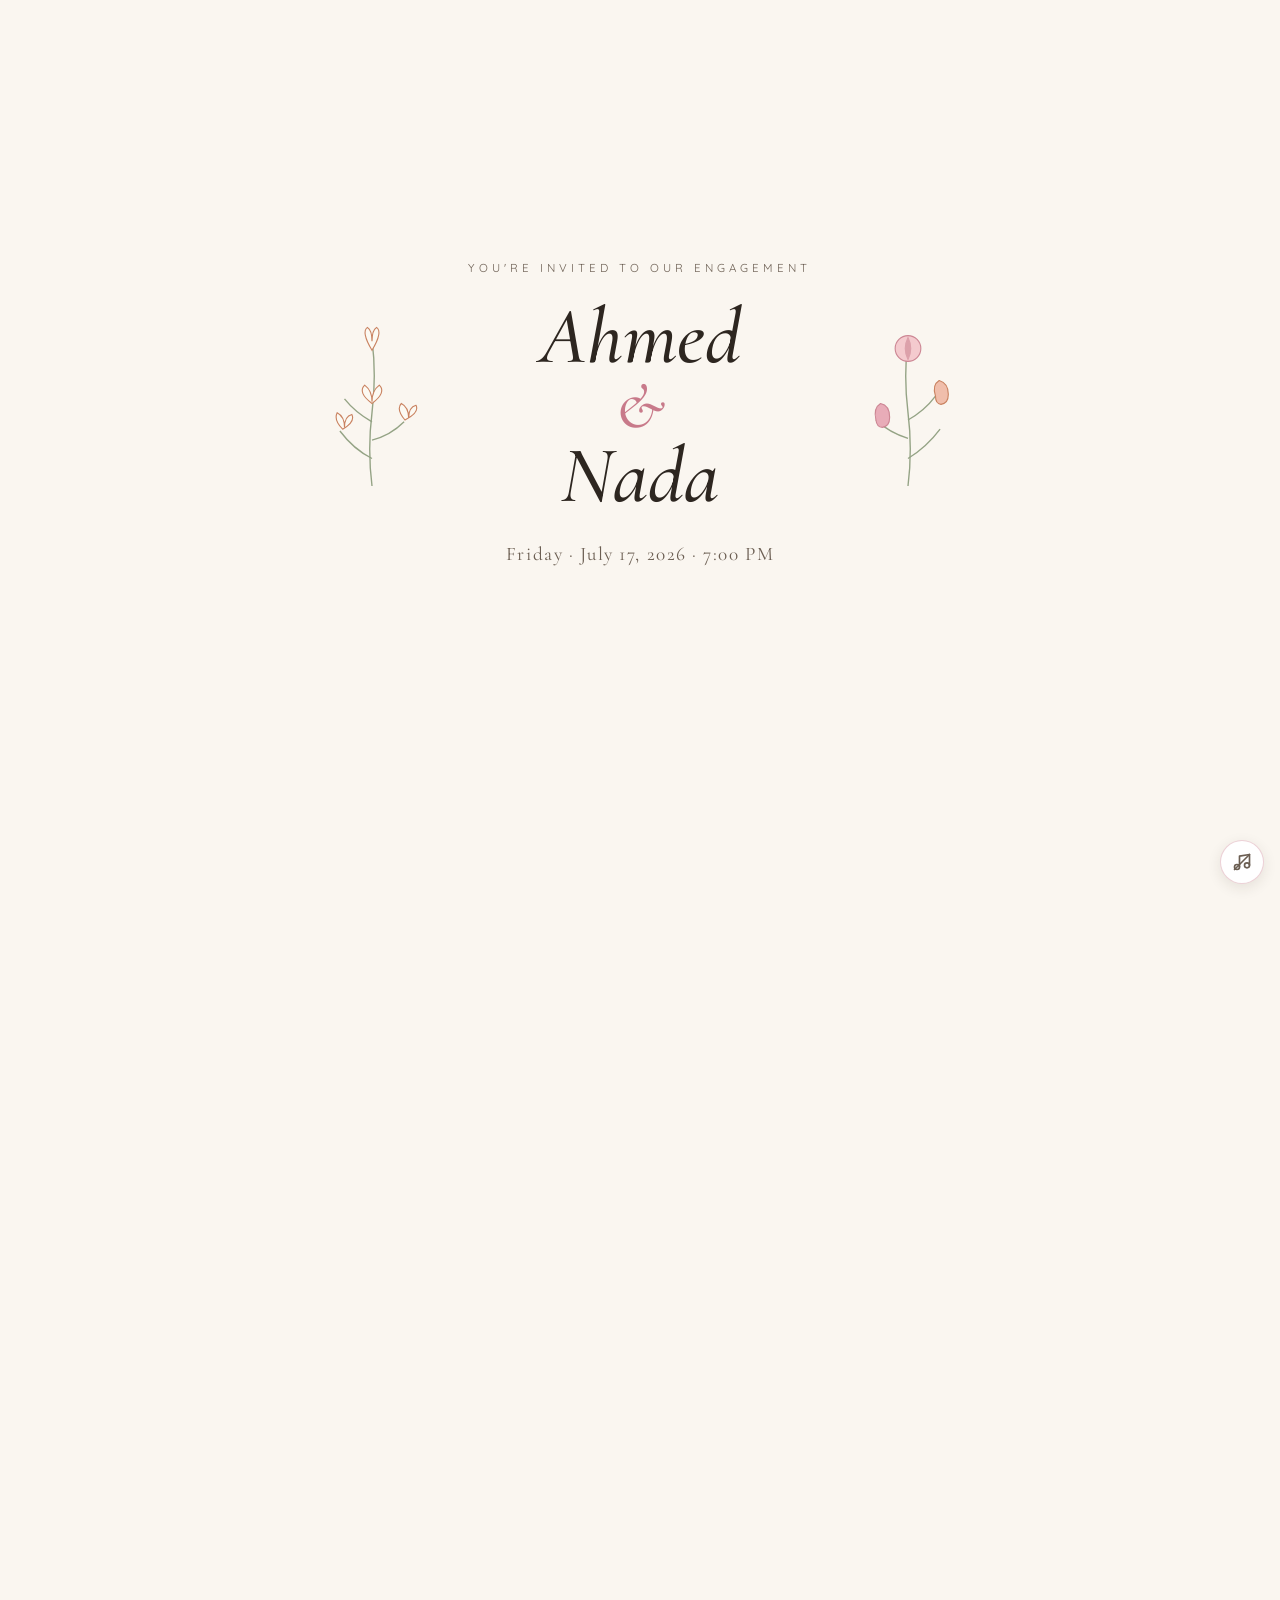
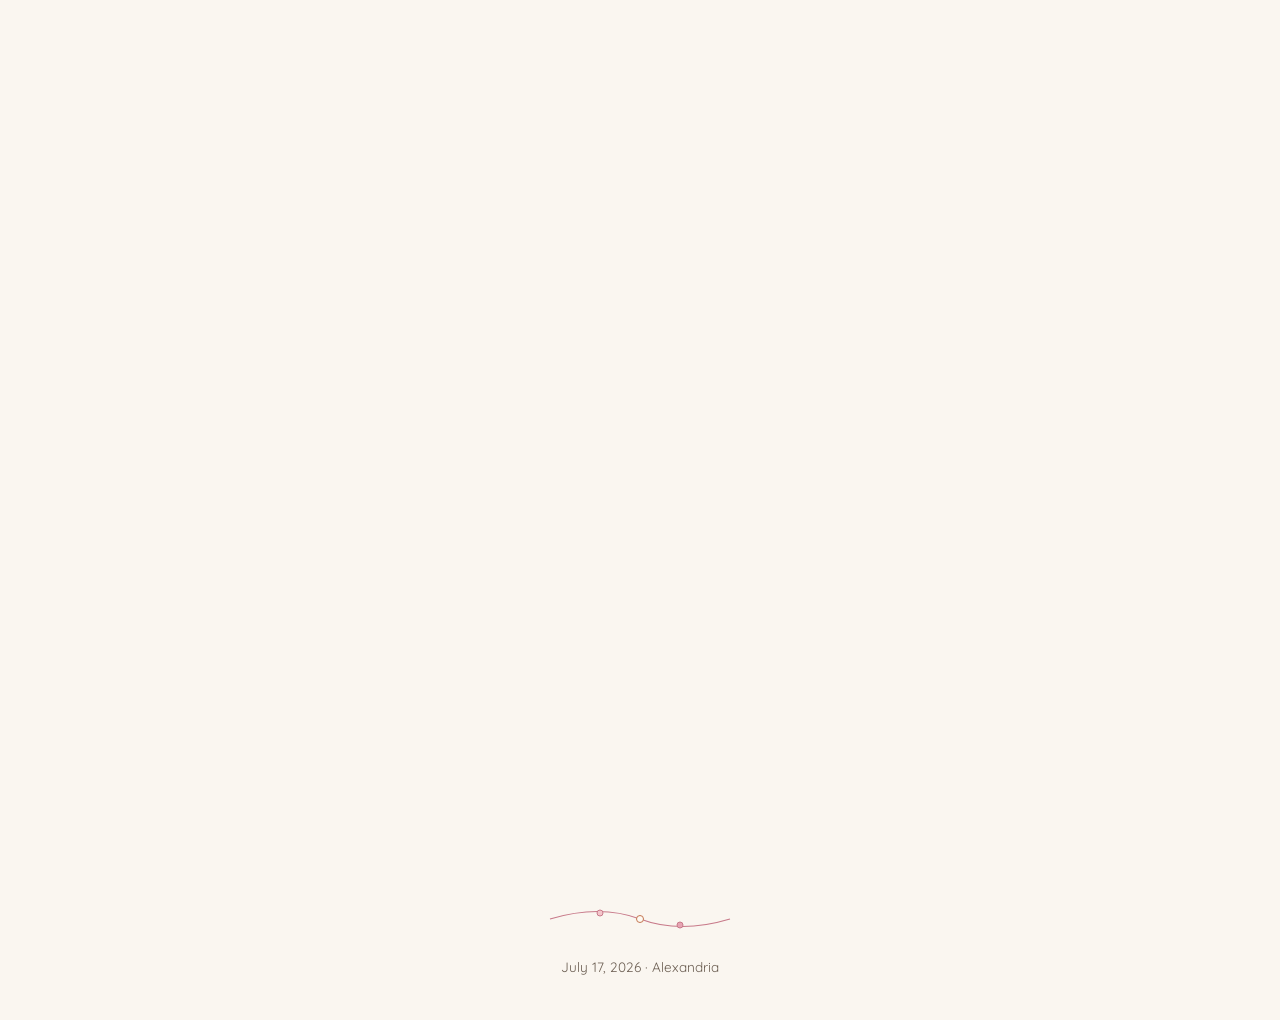
==== index.html @ 4e8b2877 "initial design" ====
<!doctype html>
<html lang="en">
<head>
  <meta charset="utf-8" />
  <meta name="viewport" content="width=device-width, initial-scale=1" />
  <title>Ahmed &amp; Nada — Engagement</title>
  <meta name="description" content="You're invited to the engagement of Ahmed & Nada — Friday, July 17, 2026 at Venice Hall, Alexandria." />
  <link rel="preconnect" href="https://fonts.googleapis.com" />
  <link rel="preconnect" href="https://fonts.gstatic.com" crossorigin />
  <link href="https://fonts.googleapis.com/css2?family=Cormorant+Garamond:ital,wght@0,400;0,500;0,600;1,400;1,500&family=Quicksand:wght@400;500;600&display=swap" rel="stylesheet" />
  <link rel="stylesheet" href="styles.css" />
</head>
<body>

  <!-- ===== Theater curtains ===== -->
  <div class="curtain" id="curtain" aria-hidden="true">
    <div class="curtain-half curtain-left"></div>
    <div class="curtain-half curtain-right"></div>
  </div>

  <!-- ===== Hero ===== -->
  <header class="hero">
    <svg class="flower flower-left" viewBox="0 0 120 200" aria-hidden="true">
      <!-- lilies (Ahmed) -->
      <g fill="none" stroke="#8a9b7a" stroke-width="1.5">
        <path d="M60 180 Q55 140 60 100 Q65 60 60 20" />
        <path d="M60 150 Q40 140 25 120" />
        <path d="M60 130 Q80 125 95 110" />
        <path d="M60 110 Q42 100 30 85" />
      </g>
      <g fill="#fdfaf3" stroke="#c47550" stroke-width="1.2">
        <!-- lily blossom top -->
        <path d="M60 20 Q48 0 55 -5 Q60 -2 60 10 Q60 -2 65 -5 Q72 0 60 20 Z" transform="translate(0 12)" />
        <path d="M60 90 Q44 78 52 70 Q60 76 60 88 Q60 76 68 70 Q76 78 60 90 Z" />
        <path d="M28 118 Q18 108 22 100 Q30 104 30 116 Q30 104 38 102 Q42 110 28 118 Z" />
        <path d="M96 108 Q86 96 92 90 Q100 94 100 106 Q100 94 108 92 Q112 100 96 108 Z" />
      </g>
    </svg>

    <div class="hero-text">
      <p class="kicker">You're invited to our engagement</p>
      <h1 class="names">
        <span>Ahmed</span>
        <span class="amp">&amp;</span>
        <span>Nada</span>
      </h1>
      <p class="date-line">Friday · July 17, 2026 · 7:00 PM</p>
    </div>

    <svg class="flower flower-right" viewBox="0 0 120 200" aria-hidden="true">
      <!-- roses + tulips (Nada) -->
      <g fill="none" stroke="#8a9b7a" stroke-width="1.5">
        <path d="M60 180 Q65 140 60 100 Q55 60 60 20" />
        <path d="M60 150 Q80 138 95 118" />
        <path d="M60 128 Q40 122 25 108" />
        <path d="M60 108 Q78 98 90 82" />
      </g>
      <!-- rose -->
      <g fill="#f4c6cb" stroke="#c87a8a" stroke-width="1.2">
        <circle cx="60" cy="30" r="14" />
        <path d="M60 18 Q54 30 60 42 Q66 30 60 18 Z" fill="#c87a8a" opacity=".6" />
      </g>
      <!-- tulip (left swoop) -->
      <g fill="#e7a4b3" stroke="#c87a8a" stroke-width="1.2">
        <path d="M25 108 Q22 95 30 90 Q40 92 40 105 Q40 115 32 116 Q26 116 25 108 Z" />
      </g>
      <!-- tulip (right swoop) -->
      <g fill="#f0b9a4" stroke="#c47550" stroke-width="1.2">
        <path d="M90 82 Q86 70 94 65 Q104 68 104 80 Q104 90 96 91 Q90 90 90 82 Z" />
      </g>
    </svg>
  </header>

  <!-- ===== Countdown ===== -->
  <section class="section countdown-section reveal">
    <h2 class="section-title">Counting the days</h2>
    <div class="countdown" id="countdown" aria-live="polite">
      <div class="cd-cell"><span class="cd-num" id="cd-days">—</span><span class="cd-label">days</span></div>
      <div class="cd-cell"><span class="cd-num" id="cd-hours">—</span><span class="cd-label">hours</span></div>
      <div class="cd-cell"><span class="cd-num" id="cd-mins">—</span><span class="cd-label">minutes</span></div>
      <div class="cd-cell"><span class="cd-num" id="cd-secs">—</span><span class="cd-label">seconds</span></div>
    </div>
    <p class="countdown-done" id="countdown-done" hidden>Thank you for being part of our story.</p>
  </section>

  <!-- ===== Event details ===== -->
  <section class="section details-section reveal">
    <h2 class="section-title">The details</h2>
    <p class="detail-line"><strong>Friday, July 17, 2026</strong></p>
    <p class="detail-line">7:00 PM</p>
    <p class="detail-line">Venice Hall · El Nasr Club</p>
    <p class="detail-line">Smouha, Alexandria, Egypt</p>

    <div class="action-row">
      <a class="btn"
         href="https://maps.app.goo.gl/zMzpdBTR5856iqLg9?g_st=iw"
         target="_blank" rel="noopener">Open in Google Maps</a>
      <a class="btn" id="gcal-btn" href="#" target="_blank" rel="noopener">Add to Google Calendar</a>
      <button class="btn" id="ics-btn" type="button">Download .ics</button>
    </div>
  </section>

  <!-- ===== Map ===== -->
  <section class="section map-section reveal">
    <iframe
      class="map"
      title="Venice Hall, El Nasr Club, Alexandria"
      src="https://www.google.com/maps?q=Venice+Hall+El+Nasr+Club+Smouha+Alexandria&output=embed"
      loading="lazy"
      referrerpolicy="no-referrer-when-downgrade"></iframe>
  </section>

  <!-- ===== Hashtag ===== -->
  <section class="section hashtag-section reveal">
    <h2 class="section-title">Share the joy</h2>
    <button class="hashtag" id="hashtag" type="button" aria-label="Copy hashtag #AhmedAndNada to clipboard">
      #AhmedAndNada
      <span class="hashtag-hint">tap to copy</span>
    </button>
  </section>

  <!-- ===== Easter-egg gate ===== -->
  <section class="section gate-section reveal">
    <h2 class="section-title">A little something for our closest</h2>

    <div id="gate-prompt">
      <p class="gate-label">If we sent you the word, type it below.</p>
      <form id="gate-form" autocomplete="off">
        <input type="text" id="gate-input" class="gate-input" placeholder="the word" aria-label="passphrase" />
        <button class="btn" type="submit">Unlock</button>
      </form>
      <p class="gate-hint" id="gate-hint" aria-live="polite"></p>
    </div>

    <div id="gate-reveal" class="gate-reveal" hidden>
      <p class="gate-note" id="gate-note"></p>
      <a class="btn btn-primary" id="gate-album" href="#" target="_blank" rel="noopener">Open the album</a>
    </div>
  </section>

  <!-- ===== Footer ===== -->
  <footer class="footer">
    <svg viewBox="0 0 200 30" aria-hidden="true" class="footer-floral">
      <path d="M10 20 Q60 5 100 20 Q140 35 190 20" fill="none" stroke="#c87a8a" stroke-width="1.2"/>
      <circle cx="60" cy="14" r="3" fill="#f4c6cb" stroke="#c87a8a" stroke-width="1"/>
      <circle cx="100" cy="20" r="3.5" fill="#fdfaf3" stroke="#c47550" stroke-width="1"/>
      <circle cx="140" cy="26" r="3" fill="#e7a4b3" stroke="#c87a8a" stroke-width="1"/>
    </svg>
    <p>July 17, 2026 · Alexandria</p>
  </footer>

  <!-- ===== Music toggle ===== -->
  <button class="music-toggle" id="music-toggle" type="button" aria-label="Toggle background music" aria-pressed="false">
    <svg viewBox="0 0 24 24" width="20" height="20" aria-hidden="true">
      <path id="music-icon" d="M9 18V5l12-2v13" fill="none" stroke="currentColor" stroke-width="2" stroke-linecap="round" stroke-linejoin="round"/>
      <circle cx="6" cy="18" r="3" fill="none" stroke="currentColor" stroke-width="2"/>
      <circle cx="18" cy="16" r="3" fill="none" stroke="currentColor" stroke-width="2"/>
      <line id="music-slash" x1="3" y1="21" x2="21" y2="3" stroke="currentColor" stroke-width="2" stroke-linecap="round"/>
    </svg>
  </button>
  <audio id="bg-audio" src="music.mp3" loop preload="none"></audio>

  <!-- ===== Toast ===== -->
  <div class="toast" id="toast" role="status" aria-live="polite"></div>

  <script src="app.js"></script>
</body>
</html>
---- styles.css ----
/* ===== Tokens ===== */
:root {
  --bg: #faf6f0;
  --ink: #2d2620;
  --ink-soft: #6b5e52;
  --rose: #c87a8a;
  --rose-soft: #f4c6cb;
  --sage: #8a9b7a;
  --terracotta: #c47550;
  --gold: #b8935a;
  --curtain: #7a2e3c;
  --curtain-dark: #4f1f29;
  --serif: "Cormorant Garamond", "Times New Roman", serif;
  --sans: "Quicksand", -apple-system, BlinkMacSystemFont, sans-serif;
  --max-width: 720px;
}

* { box-sizing: border-box; }

html, body {
  margin: 0;
  padding: 0;
  background: var(--bg);
  color: var(--ink);
  font-family: var(--sans);
  -webkit-font-smoothing: antialiased;
  text-rendering: optimizeLegibility;
}

body {
  min-height: 100vh;
  overflow-x: hidden;
}

/* ===== Curtain ===== */
.curtain {
  position: fixed;
  inset: 0;
  z-index: 9999;
  pointer-events: none;
  display: flex;
}

.curtain-half {
  flex: 1;
  height: 100%;
  background:
    repeating-linear-gradient(
      90deg,
      var(--curtain-dark) 0,
      var(--curtain) 14px,
      var(--curtain-dark) 28px,
      var(--curtain) 42px
    );
  box-shadow: inset 0 0 80px rgba(0,0,0,.5);
  transition: transform 1.8s cubic-bezier(.7,0,.3,1);
  pointer-events: auto;
}

.curtain-left  { transform-origin: left center;  }
.curtain-right { transform-origin: right center; }

.curtain.open .curtain-left  { transform: translateX(-100%); }
.curtain.open .curtain-right { transform: translateX(100%); }

.curtain.hidden { display: none; }

/* ===== Hero ===== */
.hero {
  min-height: 90vh;
  display: grid;
  grid-template-columns: 1fr auto 1fr;
  align-items: center;
  justify-items: center;
  gap: 1rem;
  padding: 3rem 1.25rem 2rem;
  max-width: var(--max-width);
  margin: 0 auto;
  text-align: center;
}

.flower {
  width: clamp(60px, 14vw, 110px);
  height: auto;
  opacity: .9;
}

.hero-text { padding: 0 .5rem; }

.kicker {
  font-family: var(--sans);
  text-transform: uppercase;
  letter-spacing: .35em;
  font-size: .72rem;
  color: var(--ink-soft);
  margin: 0 0 1.25rem;
}

.names {
  font-family: var(--serif);
  font-style: italic;
  font-weight: 500;
  font-size: clamp(2.6rem, 9vw, 5rem);
  line-height: 1.05;
  margin: 0;
  color: var(--ink);
}

.names .amp {
  display: block;
  font-style: italic;
  color: var(--rose);
  font-size: .8em;
  margin: -.1em 0;
}

.date-line {
  font-family: var(--serif);
  font-size: clamp(.95rem, 2.5vw, 1.2rem);
  letter-spacing: .08em;
  margin: 1.5rem 0 0;
  color: var(--ink-soft);
}

/* ===== Section base ===== */
.section {
  max-width: var(--max-width);
  margin: 0 auto;
  padding: 3rem 1.25rem;
  text-align: center;
}

.section-title {
  font-family: var(--serif);
  font-style: italic;
  font-weight: 500;
  font-size: clamp(1.4rem, 4vw, 1.9rem);
  color: var(--ink);
  margin: 0 0 1.5rem;
}

.section-title::after {
  content: "";
  display: block;
  width: 40px;
  height: 1px;
  background: var(--rose);
  margin: .75rem auto 0;
}

/* on-scroll reveal */
.reveal {
  opacity: 0;
  transform: translateY(24px);
  transition: opacity .9s ease, transform .9s ease;
}
.reveal.in-view {
  opacity: 1;
  transform: translateY(0);
}

/* ===== Countdown ===== */
.countdown {
  display: grid;
  grid-template-columns: repeat(4, 1fr);
  gap: .75rem;
  max-width: 480px;
  margin: 0 auto;
}

.cd-cell {
  background: #fff;
  border: 1px solid rgba(200, 122, 138, .25);
  border-radius: 10px;
  padding: 1rem .5rem;
  box-shadow: 0 4px 16px rgba(45,38,32,.04);
}

.cd-num {
  display: block;
  font-family: var(--serif);
  font-size: clamp(1.6rem, 6vw, 2.3rem);
  color: var(--ink);
  line-height: 1;
}

.cd-label {
  display: block;
  margin-top: .35rem;
  font-size: .7rem;
  letter-spacing: .2em;
  text-transform: uppercase;
  color: var(--ink-soft);
}

.countdown-done {
  font-family: var(--serif);
  font-style: italic;
  font-size: 1.2rem;
  color: var(--rose);
}

/* ===== Details ===== */
.detail-line {
  margin: .35rem 0;
  font-size: 1rem;
  color: var(--ink);
}
.detail-line strong {
  font-family: var(--serif);
  font-weight: 500;
  font-size: 1.25rem;
}

.action-row {
  margin-top: 1.75rem;
  display: flex;
  flex-wrap: wrap;
  gap: .65rem;
  justify-content: center;
}

.btn {
  display: inline-block;
  font-family: var(--sans);
  font-size: .85rem;
  font-weight: 500;
  letter-spacing: .08em;
  text-transform: uppercase;
  background: #fff;
  color: var(--ink);
  border: 1px solid var(--rose);
  border-radius: 999px;
  padding: .7rem 1.25rem;
  text-decoration: none;
  cursor: pointer;
  transition: background .2s ease, color .2s ease, transform .15s ease;
}

.btn:hover,
.btn:focus-visible {
  background: var(--rose);
  color: #fff;
  outline: none;
}

.btn:active { transform: translateY(1px); }

.btn-primary {
  background: var(--rose);
  color: #fff;
}
.btn-primary:hover,
.btn-primary:focus-visible {
  background: var(--curtain);
}

/* ===== Map ===== */
.map {
  width: 100%;
  max-width: 720px;
  height: 360px;
  border: 0;
  border-radius: 14px;
  box-shadow: 0 10px 30px rgba(45,38,32,.08);
}

/* ===== Hashtag ===== */
.hashtag {
  font-family: var(--serif);
  font-style: italic;
  font-size: clamp(1.6rem, 5vw, 2.2rem);
  color: var(--rose);
  background: none;
  border: none;
  cursor: pointer;
  display: inline-flex;
  flex-direction: column;
  align-items: center;
  gap: .35rem;
  padding: .5rem 1rem;
  transition: color .2s ease, transform .15s ease;
}

.hashtag:hover { color: var(--curtain); }
.hashtag:active { transform: scale(.98); }

.hashtag-hint {
  font-family: var(--sans);
  font-style: normal;
  font-size: .65rem;
  letter-spacing: .25em;
  text-transform: uppercase;
  color: var(--ink-soft);
}

/* ===== Gate ===== */
.gate-section { padding-bottom: 2rem; }

.gate-label {
  font-family: var(--serif);
  font-style: italic;
  font-size: 1.1rem;
  color: var(--ink-soft);
  margin: 0 0 1rem;
}

#gate-form {
  display: flex;
  gap: .5rem;
  justify-content: center;
  flex-wrap: wrap;
}

.gate-input {
  font-family: var(--sans);
  font-size: 1rem;
  padding: .7rem 1rem;
  border: 1px solid rgba(200, 122, 138, .4);
  border-radius: 999px;
  background: #fff;
  color: var(--ink);
  min-width: 220px;
  outline: none;
  transition: border-color .2s ease, box-shadow .2s ease;
}

.gate-input:focus {
  border-color: var(--rose);
  box-shadow: 0 0 0 3px rgba(200, 122, 138, .15);
}

.gate-hint {
  margin: 1rem 0 0;
  min-height: 1.2em;
  font-family: var(--serif);
  font-style: italic;
  font-size: 1rem;
  color: var(--rose);
}

.gate-reveal {
  animation: fadeUp .9s ease both;
}

.gate-note {
  font-family: var(--serif);
  font-style: italic;
  font-size: 1.2rem;
  line-height: 1.5;
  color: var(--ink);
  max-width: 520px;
  margin: 0 auto 1.5rem;
}

@keyframes fadeUp {
  from { opacity: 0; transform: translateY(12px); }
  to   { opacity: 1; transform: translateY(0); }
}

/* ===== Footer ===== */
.footer {
  text-align: center;
  padding: 3rem 1rem 2rem;
  color: var(--ink-soft);
  font-size: .85rem;
}
.footer-floral {
  width: 200px;
  height: auto;
  margin-bottom: .75rem;
}

/* ===== Music toggle ===== */
.music-toggle {
  position: fixed;
  bottom: 1rem;
  right: 1rem;
  width: 44px;
  height: 44px;
  border-radius: 50%;
  background: #fff;
  border: 1px solid rgba(200, 122, 138, .35);
  color: var(--ink-soft);
  display: flex;
  align-items: center;
  justify-content: center;
  cursor: pointer;
  box-shadow: 0 4px 14px rgba(45,38,32,.1);
  z-index: 50;
  transition: color .2s ease, background .2s ease;
}

.music-toggle:hover { color: var(--rose); }
.music-toggle[aria-pressed="true"] { color: var(--rose); background: #fff8f9; }
.music-toggle[aria-pressed="true"] #music-slash { display: none; }

/* ===== Toast ===== */
.toast {
  position: fixed;
  left: 50%;
  bottom: 5rem;
  transform: translateX(-50%) translateY(20px);
  background: var(--ink);
  color: #fff;
  font-size: .8rem;
  letter-spacing: .12em;
  text-transform: uppercase;
  padding: .65rem 1.1rem;
  border-radius: 999px;
  opacity: 0;
  pointer-events: none;
  transition: opacity .25s ease, transform .25s ease;
  z-index: 60;
}
.toast.show {
  opacity: 1;
  transform: translateX(-50%) translateY(0);
}

/* ===== Responsive ===== */
@media (max-width: 540px) {
  .hero {
    grid-template-columns: 1fr;
    gap: 1.5rem;
  }
  .flower-left, .flower-right {
    width: 70px;
  }
  .countdown { gap: .5rem; }
  .cd-cell { padding: .8rem .3rem; }
}

/* ===== Reduced motion ===== */
@media (prefers-reduced-motion: reduce) {
  .curtain-half { transition: none; }
  .reveal { opacity: 1; transform: none; transition: none; }
  .gate-reveal { animation: none; }
}
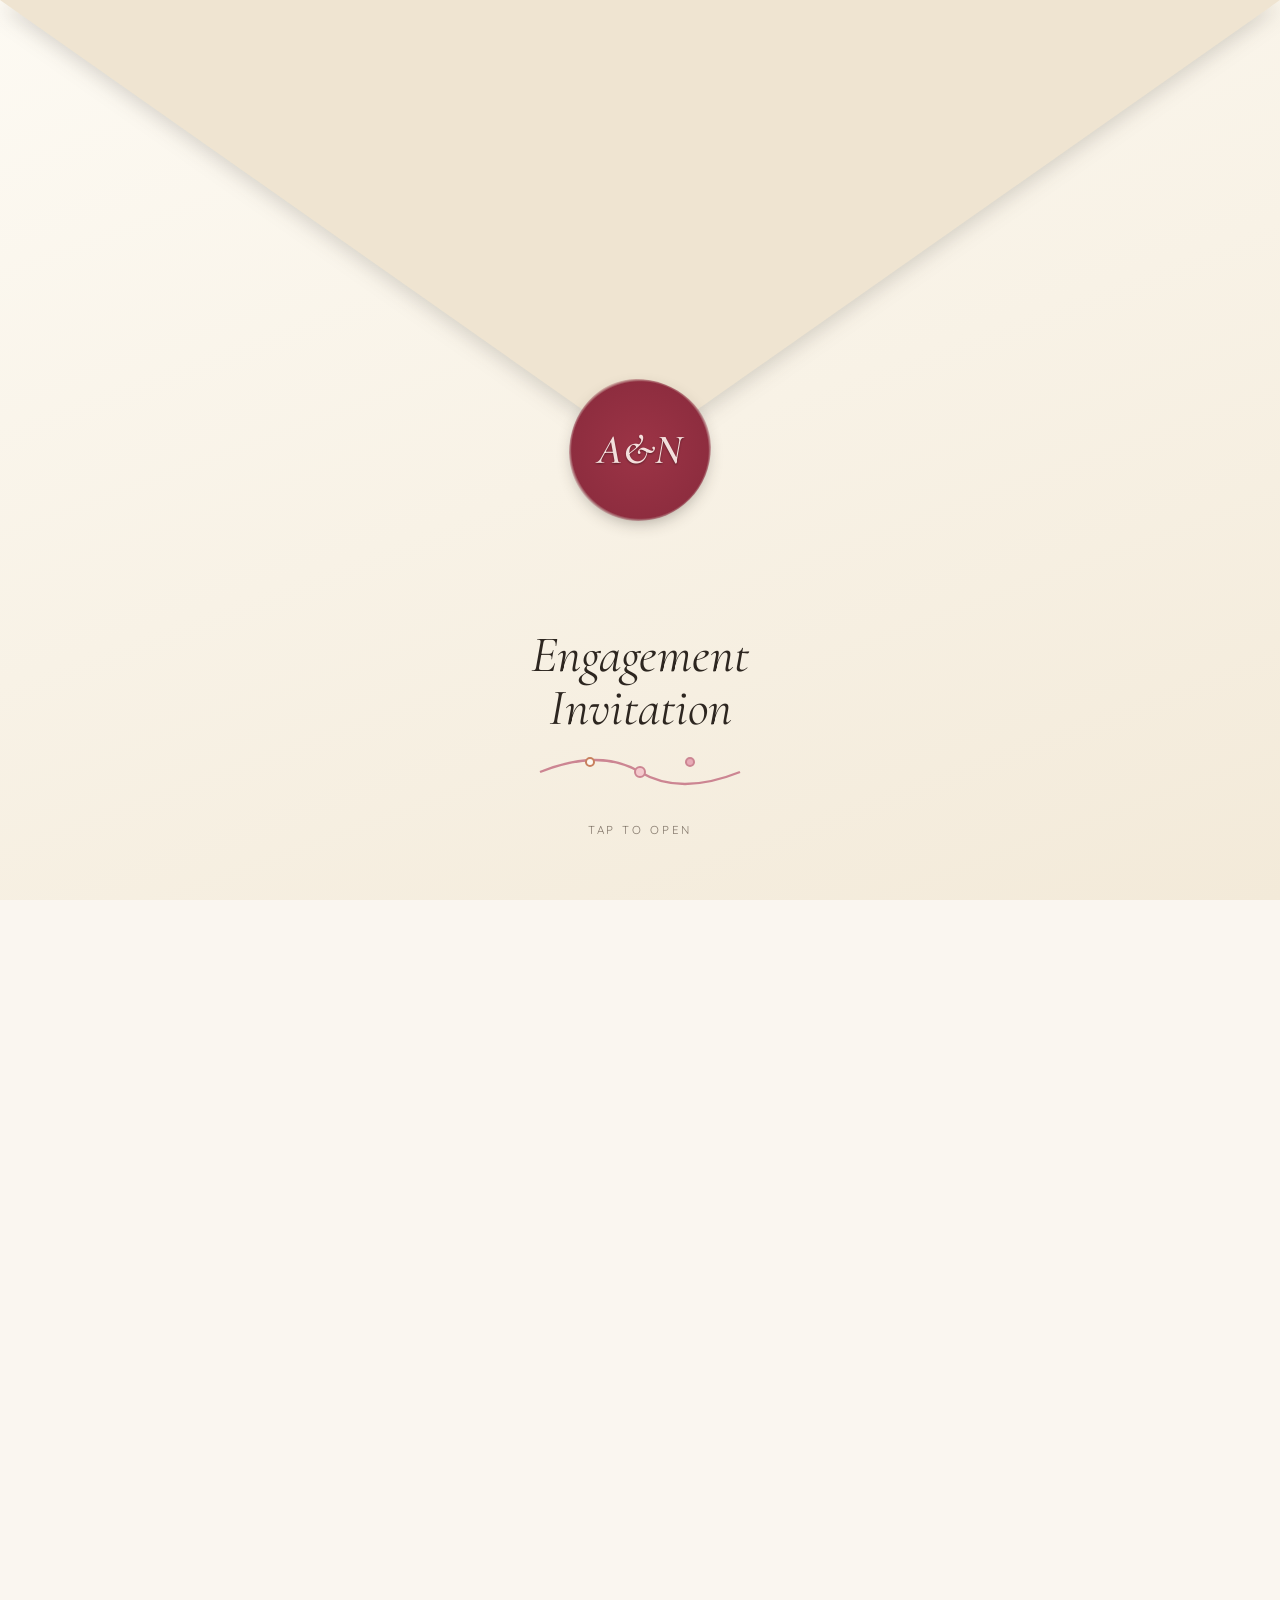
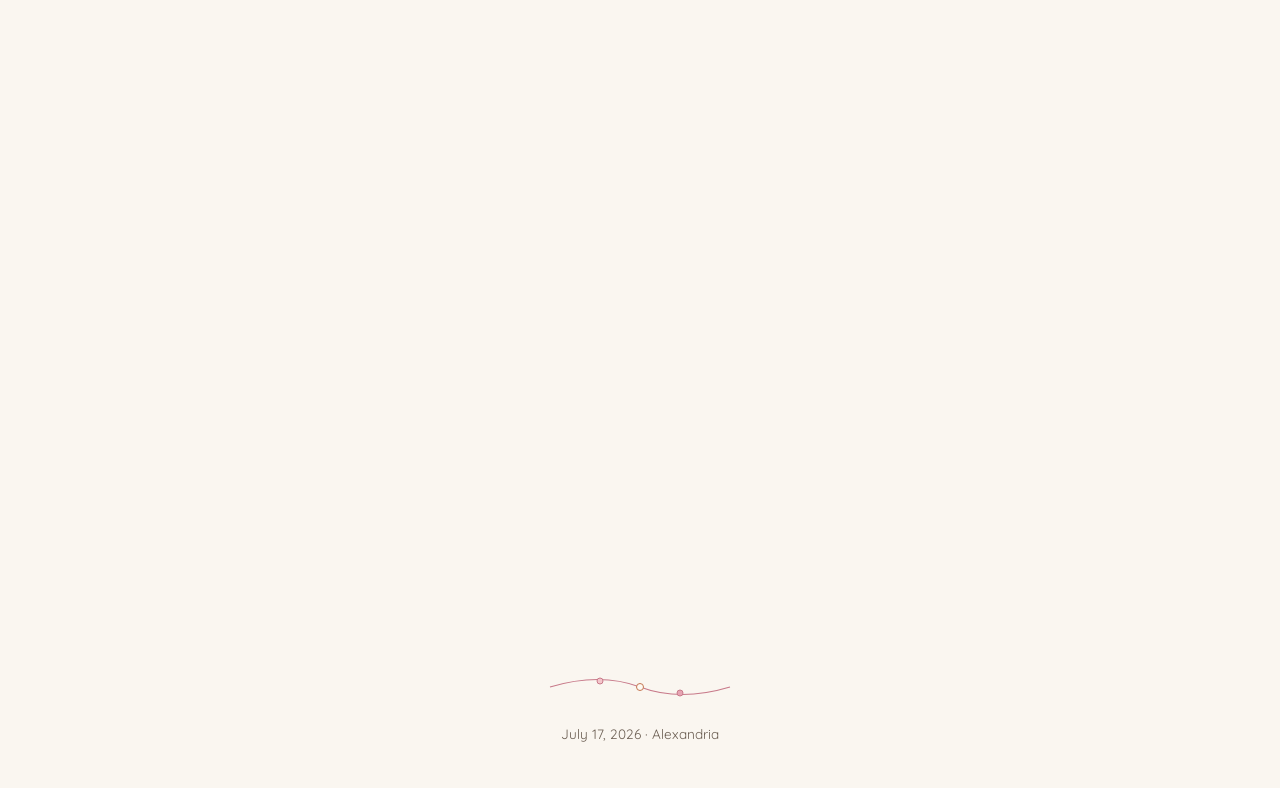
==== commit 2bb2c2fd: "revamp style" ====
--- a/index.html
+++ b/index.html
@@ -12,10 +12,25 @@
 </head>
 <body>
 
-  <!-- ===== Theater curtains ===== -->
-  <div class="curtain" id="curtain" aria-hidden="true">
-    <div class="curtain-half curtain-left"></div>
-    <div class="curtain-half curtain-right"></div>
+  <!-- ===== Envelope intro ===== -->
+  <div class="envelope-overlay" id="envelope-overlay" role="button" tabindex="0"
+       aria-label="Open the invitation">
+    <div class="env">
+      <div class="env-body">
+        <p class="env-names">Engagement Invitation</p>
+        <svg class="env-flourish" viewBox="0 0 120 24" aria-hidden="true">
+          <path d="M10 14 Q40 2 60 14 Q80 26 110 14" fill="none" stroke="#c87a8a" stroke-width="1.2"/>
+          <circle cx="60" cy="14" r="2.5" fill="#f4c6cb" stroke="#c87a8a" stroke-width="1"/>
+          <circle cx="35" cy="9"  r="2"   fill="#fdfaf3" stroke="#c47550" stroke-width="1"/>
+          <circle cx="85" cy="9"  r="2"   fill="#e7a4b3" stroke="#c87a8a" stroke-width="1"/>
+        </svg>
+      </div>
+      <div class="env-flap"></div>
+      <div class="env-seal" aria-hidden="true">
+        <span class="env-seal-initials">A&amp;N</span>
+      </div>
+    </div>
+    <p class="env-hint">tap to open</p>
   </div>
 
   <!-- ===== Hero ===== -->
@@ -44,7 +59,6 @@
         <span class="amp">&amp;</span>
         <span>Nada</span>
       </h1>
-      <p class="date-line">Friday · July 17, 2026 · 7:00 PM</p>
     </div>
 
     <svg class="flower flower-right" viewBox="0 0 120 200" aria-hidden="true">
@@ -86,28 +100,78 @@
   <!-- ===== Event details ===== -->
   <section class="section details-section reveal">
     <h2 class="section-title">The details</h2>
-    <p class="detail-line"><strong>Friday, July 17, 2026</strong></p>
-    <p class="detail-line">7:00 PM</p>
-    <p class="detail-line">Venice Hall · El Nasr Club</p>
-    <p class="detail-line">Smouha, Alexandria, Egypt</p>
+
+    <div class="detail-card">
+      <div class="detail-item">
+        <svg class="detail-icon" viewBox="0 0 24 24" aria-hidden="true">
+          <rect x="3" y="5" width="18" height="16" rx="2.5"/>
+          <path d="M3 9.5h18M8 3v4M16 3v4"/>
+        </svg>
+        <div class="detail-text">
+          <span class="detail-main">Friday, July 17, 2026</span>
+          <span class="detail-sub">7:00 PM</span>
+        </div>
+      </div>
+
+      <div class="detail-divider"></div>
+
+      <div class="detail-item">
+        <svg class="detail-icon" viewBox="0 0 24 24" aria-hidden="true">
+          <path d="M12 21s-7-5.5-7-11a7 7 0 0 1 14 0c0 5.5-7 11-7 11z"/>
+          <circle cx="12" cy="10" r="2.5"/>
+        </svg>
+        <div class="detail-text">
+          <span class="detail-main">Venice Hall · El Nasr Club</span>
+          <span class="detail-sub">Smouha, Alexandria, Egypt</span>
+        </div>
+      </div>
+
+      <div class="detail-divider"></div>
+
+      <!-- Roll-up rows — edit the copy inside each .acc-panel-inner -->
+      <div class="accordion">
+        <div class="acc-item">
+          <button type="button" class="acc-trigger" aria-expanded="false" aria-controls="acc-dress">
+            <span class="acc-title">Dress code</span>
+            <svg class="acc-chevron" viewBox="0 0 24 24" aria-hidden="true"><path d="M6 9l6 6 6-6"/></svg>
+          </button>
+          <div class="acc-panel" id="acc-dress" role="region">
+            <div class="acc-panel-inner">
+              <p class="dress-note">Ladies, we kindly ask that you avoid the colors below. 💗</p>
+              <ul class="color-list" aria-label="Colors to avoid">
+                <li><span class="swatch" style="background:#FFFFFF"></span>White</li>
+                <li><span class="swatch" style="background:#F3ECDF"></span>Off-white</li>
+                <li><span class="swatch" style="background:#FFB6C9"></span>Pink &amp; its shades</li>
+                <li><span class="swatch" style="background:#D11A2A"></span>Red</li>
+              </ul>
+            </div>
+          </div>
+        </div>
+
+        <div class="acc-item">
+          <button type="button" class="acc-trigger" aria-expanded="false" aria-controls="acc-schedule">
+            <span class="acc-title">Schedule of the night</span>
+            <svg class="acc-chevron" viewBox="0 0 24 24" aria-hidden="true"><path d="M6 9l6 6 6-6"/></svg>
+          </button>
+          <div class="acc-panel" id="acc-schedule" role="region">
+            <div class="acc-panel-inner">
+              <ul class="acc-schedule">
+                <li><time>7:00 PM</time> Reception &amp; welcome drinks</li>
+                <li><time>8:00 PM</time> Dinner is served</li>
+                <li><time>9:30 PM</time> Cake, music &amp; celebration</li>
+              </ul>
+            </div>
+          </div>
+        </div>
+      </div>
+    </div>
 
     <div class="action-row">
-      <a class="btn"
-         href="https://maps.app.goo.gl/zMzpdBTR5856iqLg9?g_st=iw"
+      <a class="btn btn-primary"
+         href="https://maps.app.goo.gl/HsaA8M8Z5Fq2TGpp6"
          target="_blank" rel="noopener">Open in Google Maps</a>
       <a class="btn" id="gcal-btn" href="#" target="_blank" rel="noopener">Add to Google Calendar</a>
-      <button class="btn" id="ics-btn" type="button">Download .ics</button>
-    </div>
-  </section>
-
-  <!-- ===== Map ===== -->
-  <section class="section map-section reveal">
-    <iframe
-      class="map"
-      title="Venice Hall, El Nasr Club, Alexandria"
-      src="https://www.google.com/maps?q=Venice+Hall+El+Nasr+Club+Smouha+Alexandria&output=embed"
-      loading="lazy"
-      referrerpolicy="no-referrer-when-downgrade"></iframe>
+    </div>
   </section>
 
   <!-- ===== Hashtag ===== -->
@@ -124,10 +188,10 @@
     <h2 class="section-title">A little something for our closest</h2>
 
     <div id="gate-prompt">
-      <p class="gate-label">If we sent you the word, type it below.</p>
+      <p class="gate-label">Is there something you'd like to tell us?</p>
       <form id="gate-form" autocomplete="off">
-        <input type="text" id="gate-input" class="gate-input" placeholder="the word" aria-label="passphrase" />
-        <button class="btn" type="submit">Unlock</button>
+        <input type="text" id="gate-input" class="gate-input" placeholder="…" aria-label="whisper" />
+        <button class="btn" type="submit">Send</button>
       </form>
       <p class="gate-hint" id="gate-hint" aria-live="polite"></p>
     </div>
--- a/styles.css
+++ b/styles.css
@@ -32,38 +32,182 @@
   overflow-x: hidden;
 }
 
-/* ===== Curtain ===== */
-.curtain {
+/* ===== Envelope intro ===== */
+.envelope-overlay {
   position: fixed;
   inset: 0;
   z-index: 9999;
-  pointer-events: none;
-  display: flex;
-}
-
-.curtain-half {
-  flex: 1;
-  height: 100%;
+  display: flex;
+  flex-direction: column;
+  align-items: center;
+  justify-content: center;
+  gap: 1.5rem;
+  cursor: pointer;
   background:
-    repeating-linear-gradient(
-      90deg,
-      var(--curtain-dark) 0,
-      var(--curtain) 14px,
-      var(--curtain-dark) 28px,
-      var(--curtain) 42px
-    );
-  box-shadow: inset 0 0 80px rgba(0,0,0,.5);
-  transition: transform 1.8s cubic-bezier(.7,0,.3,1);
-  pointer-events: auto;
-}
-
-.curtain-left  { transform-origin: left center;  }
-.curtain-right { transform-origin: right center; }
-
-.curtain.open .curtain-left  { transform: translateX(-100%); }
-.curtain.open .curtain-right { transform: translateX(100%); }
-
-.curtain.hidden { display: none; }
+    radial-gradient(circle at 50% 40%, rgba(45,38,32,.55), rgba(45,38,32,.78));
+  perspective: 1000px;
+}
+
+.env {
+  position: fixed;
+  inset: 0;
+  width: 100vw;
+  height: 100vh;
+  transform-style: preserve-3d;
+}
+
+/* envelope body / front face — fills the screen */
+.env-body {
+  position: absolute;
+  inset: 0;
+  background: linear-gradient(160deg, #fdfaf3, #f3ead9);
+  display: flex;
+  flex-direction: column;
+  align-items: center;
+  justify-content: flex-end;
+  padding: 0 1.5rem 12vh;
+  overflow: hidden;
+}
+
+.env-names {
+  font-family: var(--serif);
+  font-style: italic;
+  font-size: clamp(1.9rem, 7vw, 3.2rem);
+  line-height: 1.05;
+  color: var(--ink);
+  margin: 0;
+  text-align: center;
+  max-width: 12ch;
+}
+
+.env-flourish {
+  width: clamp(150px, 26vw, 240px);
+  height: auto;
+  margin-top: .5rem;
+  opacity: .9;
+}
+
+/* top flap: a downward-pointing triangle covering the upper half */
+.env-flap {
+  position: absolute;
+  top: 0;
+  left: 0;
+  width: 0;
+  height: 0;
+  border-left: 50vw solid transparent;
+  border-right: 50vw solid transparent;
+  border-top: 50vh solid #efe4d1;
+  filter: drop-shadow(0 6px 10px rgba(45,38,32,.18));
+  transform-origin: top center;
+  transform: rotateX(0deg);
+  backface-visibility: hidden;
+  z-index: 3;
+}
+
+/* wax seal at the flap tip (screen center) */
+.env-seal {
+  position: absolute;
+  top: 50%;
+  left: 50%;
+  width: clamp(82px, 20vw, 128px);
+  height: clamp(82px, 20vw, 128px);
+  transform: translate(-50%, -50%);
+  border-radius: 50%;
+  background:
+    radial-gradient(circle at 38% 32%, #d98c9b 0%, #b8455a 45%, #8e2d3f 100%);
+  box-shadow:
+    inset 0 2px 6px rgba(255,255,255,.35),
+    inset 0 -5px 12px rgba(0,0,0,.35),
+    0 6px 18px rgba(45,38,32,.45);
+  display: flex;
+  align-items: center;
+  justify-content: center;
+  z-index: 5;
+}
+
+/* soft uneven wax blob behind the seal */
+.env-seal::before {
+  content: "";
+  position: absolute;
+  inset: -7px;
+  border-radius: 47% 53% 51% 49% / 52% 48% 52% 48%;
+  background: radial-gradient(circle, #9c3446 0%, #8e2d3f 68%, transparent 72%);
+  z-index: -1;
+}
+
+.env-seal-initials {
+  font-family: var(--serif);
+  font-style: italic;
+  font-weight: 600;
+  font-size: clamp(1.7rem, 4.8vw, 2.6rem);
+  color: rgba(255, 240, 235, .92);
+  text-shadow: 0 1px 2px rgba(0,0,0,.4);
+  letter-spacing: .02em;
+}
+
+.env-hint {
+  position: fixed;
+  bottom: 7vh;
+  left: 0;
+  right: 0;
+  text-align: center;
+  font-family: var(--sans);
+  font-size: .72rem;
+  letter-spacing: .25em;
+  text-transform: uppercase;
+  color: var(--ink-soft);
+  margin: 0;
+  opacity: .85;
+  z-index: 6;
+  animation: env-hint-pulse 1.6s ease-in-out infinite;
+}
+
+@keyframes env-hint-pulse {
+  0%, 100% { opacity: .35; }
+  50%      { opacity: .9; }
+}
+
+/* ===== Envelope open sequence ===== */
+.envelope-overlay.open {
+  animation: env-backdrop-fade .6s ease .9s forwards;
+}
+
+.envelope-overlay.open .env-seal {
+  animation: env-seal-break .4s ease forwards;
+}
+
+.envelope-overlay.open .env-flap {
+  animation: env-flap-open .6s ease .35s forwards;
+}
+
+.envelope-overlay.open .env {
+  animation: env-fly 1s cubic-bezier(.5,0,.5,1) .85s forwards;
+}
+
+.envelope-overlay.open .env-hint {
+  animation: none;
+  opacity: 0;
+}
+
+.envelope-overlay.hidden {
+  display: none;
+}
+
+@keyframes env-seal-break {
+  to { transform: translate(-50%, -50%) scale(.35) rotate(14deg); opacity: 0; }
+}
+
+@keyframes env-flap-open {
+  to { transform: rotateX(180deg); }
+}
+
+@keyframes env-fly {
+  to { transform: scale(1.12); opacity: 0; }
+}
+
+@keyframes env-backdrop-fade {
+  to { opacity: 0; }
+}
 
 /* ===== Hero ===== */
 .hero {
@@ -114,13 +258,6 @@
   margin: -.1em 0;
 }
 
-.date-line {
-  font-family: var(--serif);
-  font-size: clamp(.95rem, 2.5vw, 1.2rem);
-  letter-spacing: .08em;
-  margin: 1.5rem 0 0;
-  color: var(--ink-soft);
-}
 
 /* ===== Section base ===== */
 .section {
@@ -169,18 +306,19 @@
 }
 
 .cd-cell {
-  background: #fff;
-  border: 1px solid rgba(200, 122, 138, .25);
-  border-radius: 10px;
-  padding: 1rem .5rem;
-  box-shadow: 0 4px 16px rgba(45,38,32,.04);
+  background: linear-gradient(160deg, #fffdf8, #f6edde);
+  border: 1px solid rgba(200, 122, 138, .22);
+  border-radius: 16px;
+  padding: 1.15rem .5rem;
+  box-shadow: 0 10px 24px rgba(124, 46, 60, .08);
 }
 
 .cd-num {
   display: block;
   font-family: var(--serif);
-  font-size: clamp(1.6rem, 6vw, 2.3rem);
-  color: var(--ink);
+  font-weight: 500;
+  font-size: clamp(1.7rem, 6vw, 2.4rem);
+  color: var(--curtain);
   line-height: 1;
 }
 
@@ -201,15 +339,176 @@
 }
 
 /* ===== Details ===== */
-.detail-line {
+.detail-card {
+  max-width: 420px;
+  margin: 0 auto;
+  text-align: left;
+  background: linear-gradient(160deg, #fffdf8, #f6edde);
+  border: 1px solid rgba(200, 122, 138, .22);
+  border-radius: 18px;
+  box-shadow: 0 12px 30px rgba(124, 46, 60, .08);
+  padding: 1.6rem 1.7rem;
+}
+
+.detail-item {
+  display: flex;
+  align-items: center;
+  gap: 1rem;
+}
+
+.detail-icon {
+  flex: none;
+  width: 28px;
+  height: 28px;
+  fill: none;
+  stroke: var(--rose);
+  stroke-width: 1.5;
+  stroke-linecap: round;
+  stroke-linejoin: round;
+}
+
+.detail-text {
+  display: flex;
+  flex-direction: column;
+}
+
+.detail-main {
+  font-family: var(--serif);
+  font-weight: 500;
+  font-size: 1.3rem;
+  line-height: 1.2;
+  color: var(--ink);
+}
+
+.detail-sub {
+  margin-top: .15rem;
+  font-size: .9rem;
+  letter-spacing: .02em;
+  color: var(--ink-soft);
+}
+
+.detail-divider {
+  height: 1px;
+  margin: 1.15rem 0;
+  background: linear-gradient(90deg, transparent, rgba(200, 122, 138, .4), transparent);
+}
+
+/* roll-up accordion */
+.accordion {
+  display: flex;
+  flex-direction: column;
+}
+
+.acc-item + .acc-item {
+  border-top: 1px solid rgba(200, 122, 138, .18);
+}
+
+.acc-trigger {
+  width: 100%;
+  display: flex;
+  align-items: center;
+  justify-content: space-between;
+  gap: 1rem;
+  padding: .9rem 0;
+  background: none;
+  border: none;
+  cursor: pointer;
+  font-family: var(--serif);
+  font-size: 1.15rem;
+  color: var(--ink);
+  text-align: left;
+  transition: color .2s ease;
+}
+
+.acc-trigger:hover,
+.acc-trigger:focus-visible {
+  color: var(--curtain);
+  outline: none;
+}
+
+.acc-chevron {
+  flex: none;
+  width: 18px;
+  height: 18px;
+  fill: none;
+  stroke: var(--rose);
+  stroke-width: 2;
+  stroke-linecap: round;
+  stroke-linejoin: round;
+  transition: transform .35s ease;
+}
+
+.acc-item.open .acc-chevron { transform: rotate(180deg); }
+
+.acc-panel {
+  display: grid;
+  grid-template-rows: 0fr;
+  transition: grid-template-rows .35s ease;
+}
+
+.acc-item.open .acc-panel { grid-template-rows: 1fr; }
+
+.acc-panel-inner { overflow: hidden; }
+
+.acc-panel p {
+  margin: 0 0 .9rem;
+  font-size: .92rem;
+  line-height: 1.55;
+  color: var(--ink-soft);
+}
+
+.acc-schedule {
+  list-style: none;
+  margin: 0 0 .9rem;
+  padding: 0;
+}
+
+.acc-schedule li {
   margin: .35rem 0;
-  font-size: 1rem;
-  color: var(--ink);
-}
-.detail-line strong {
-  font-family: var(--serif);
-  font-weight: 500;
-  font-size: 1.25rem;
+  font-size: .92rem;
+  color: var(--ink-soft);
+}
+
+.acc-schedule time {
+  display: inline-block;
+  min-width: 5.5em;
+  font-weight: 600;
+  color: var(--curtain);
+}
+
+.acc-panel p.dress-note {
+  color: var(--ink);
+}
+
+.dress-note strong {
+  color: var(--curtain);
+  font-weight: 600;
+}
+
+.color-list {
+  list-style: none;
+  margin: 0 0 .9rem;
+  padding: 0;
+  display: flex;
+  flex-wrap: wrap;
+  gap: .55rem 1.1rem;
+}
+
+.color-list li {
+  display: flex;
+  align-items: center;
+  gap: .45rem;
+  font-size: .88rem;
+  color: var(--ink);
+}
+
+.swatch {
+  flex: none;
+  width: 16px;
+  height: 16px;
+  border-radius: 50%;
+  border: 1px solid rgba(45, 38, 32, .18);
+  box-shadow: inset 0 1px 1px rgba(255, 255, 255, .5);
 }
 
 .action-row {
@@ -253,16 +552,6 @@
 .btn-primary:hover,
 .btn-primary:focus-visible {
   background: var(--curtain);
-}
-
-/* ===== Map ===== */
-.map {
-  width: 100%;
-  max-width: 720px;
-  height: 360px;
-  border: 0;
-  border-radius: 14px;
-  box-shadow: 0 10px 30px rgba(45,38,32,.08);
 }
 
 /* ===== Hashtag ===== */
@@ -433,7 +722,8 @@
 
 /* ===== Reduced motion ===== */
 @media (prefers-reduced-motion: reduce) {
-  .curtain-half { transition: none; }
+  .envelope-overlay { display: none; }
   .reveal { opacity: 1; transform: none; transition: none; }
   .gate-reveal { animation: none; }
-}
+  .acc-panel, .acc-chevron { transition: none; }
+}
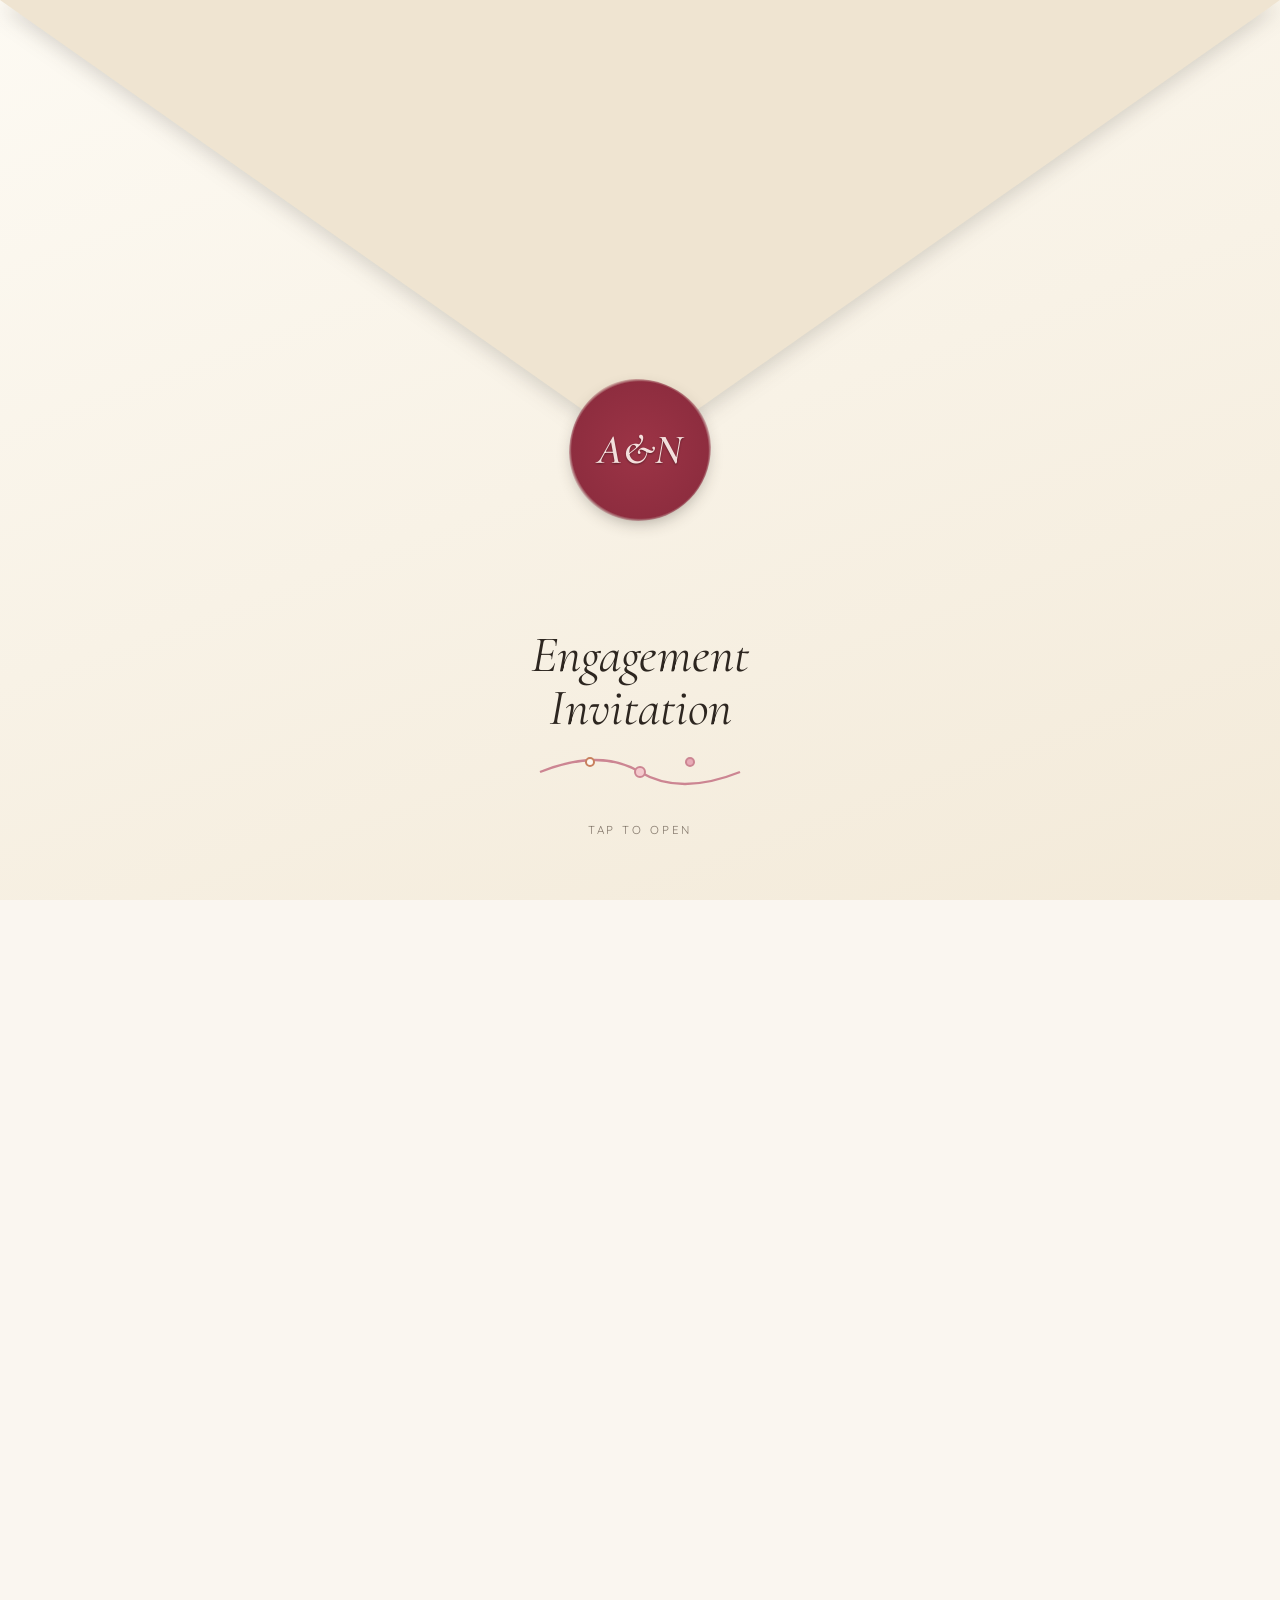
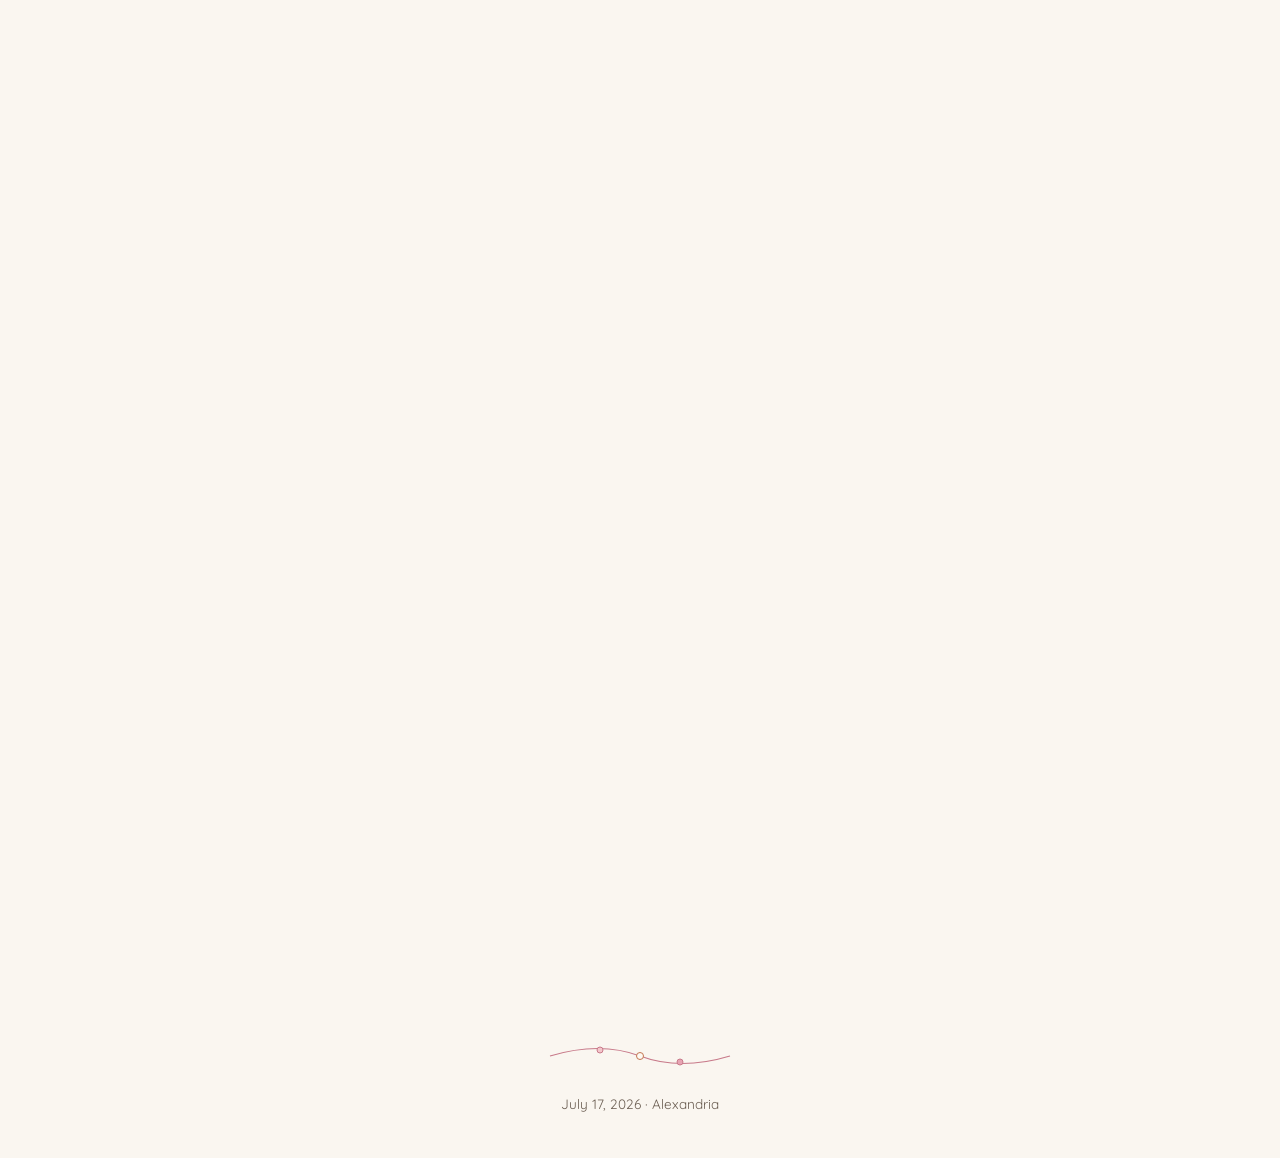
==== commit e46ff5ff: "add music section" ====
--- a/index.html
+++ b/index.html
@@ -168,7 +168,7 @@
 
     <div class="action-row">
       <a class="btn btn-primary"
-         href="https://maps.app.goo.gl/HsaA8M8Z5Fq2TGpp6"
+         href="https://maps.app.goo.gl/qNVw8pk6mz9keuLMA?g_st=atm"
          target="_blank" rel="noopener">Open in Google Maps</a>
       <a class="btn" id="gcal-btn" href="#" target="_blank" rel="noopener">Add to Google Calendar</a>
     </div>
@@ -183,6 +183,20 @@
     </button>
   </section>
 
+  <!-- ===== Music recommendation ===== -->
+  <section class="section music-rec-section reveal">
+    <h2 class="section-title">Set the mood</h2>
+    <svg class="music-rec-icon" viewBox="0 0 24 24" aria-hidden="true">
+      <path d="M9 18V5l12-2v13" fill="none" stroke="currentColor" stroke-width="1.5" stroke-linecap="round" stroke-linejoin="round"/>
+      <circle cx="6" cy="18" r="3" fill="none" stroke="currentColor" stroke-width="1.5"/>
+      <circle cx="18" cy="16" r="3" fill="none" stroke="currentColor" stroke-width="1.5"/>
+    </svg>
+    <p class="music-rec-note">Got a song that has to be played on the night? Share your picks and help us build the playlist. 🎶</p>
+    <a class="btn btn-primary"
+       href="https://docs.google.com/forms/d/e/1FAIpQLSfF7XIVdUbTuZiCxCRgTCB6B-JmPqAw2AjVGYR1a_290nHdJA/viewform"
+       target="_blank" rel="noopener">Recommend a song</a>
+  </section>
+
   <!-- ===== Easter-egg gate ===== -->
   <section class="section gate-section reveal">
     <h2 class="section-title">A little something for our closest</h2>
--- a/styles.css
+++ b/styles.css
@@ -581,6 +581,24 @@
   letter-spacing: .25em;
   text-transform: uppercase;
   color: var(--ink-soft);
+}
+
+/* ===== Music recommendation ===== */
+.music-rec-icon {
+  width: 34px;
+  height: 34px;
+  color: var(--rose);
+  margin-bottom: .85rem;
+}
+
+.music-rec-note {
+  font-family: var(--serif);
+  font-style: italic;
+  font-size: 1.15rem;
+  line-height: 1.5;
+  color: var(--ink-soft);
+  max-width: 32ch;
+  margin: 0 auto 1.5rem;
 }
 
 /* ===== Gate ===== */
